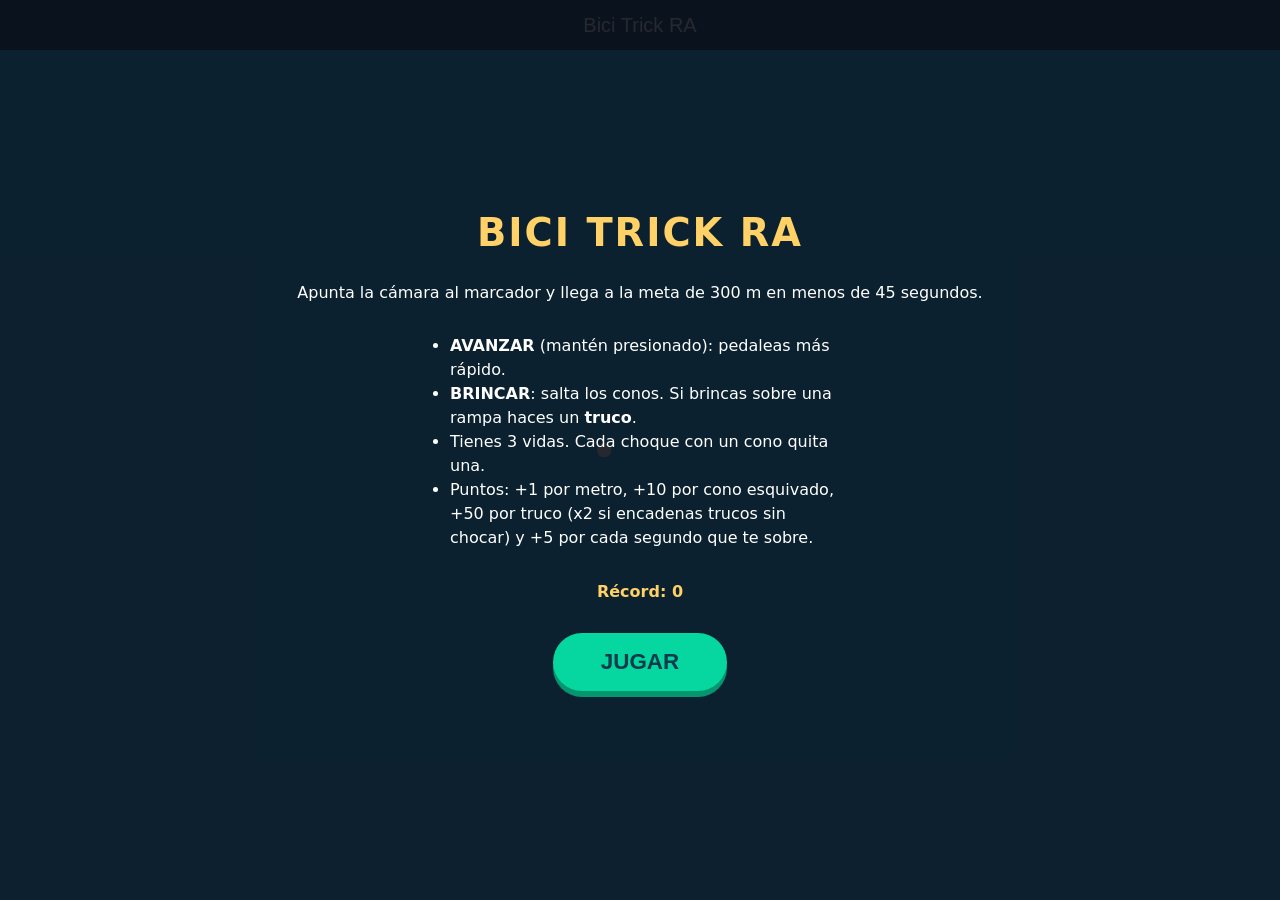
==== index.html @ 621e427b "Juego de RA Bici Trick con marcador QR personalizado - Marcador propio (QR con logo y marco) y su ar" ====
<!DOCTYPE html>
<html lang="es">
<head>
  <meta charset="utf-8">
  <meta name="viewport" content="width=device-width, initial-scale=1, maximum-scale=1, user-scalable=no, viewport-fit=cover">
  <title>Bici Trick RA</title>
  <link rel="stylesheet" href="css/estilos.css">
  <script src="lib/aframe-v1.5.0.min.js"></script>
  <script src="lib/mindar-image-aframe-1.2.5.prod.js"></script>
  <script src="js/sonidos.js"></script>
  <script src="js/modelos.js"></script>
  <script src="js/juego.js"></script>
</head>
<body>
  <script src="js/pantallas.js"></script>

  <!-- filterMinCF y filterBeta suavizan el temblor del modelo; missTolerance evita perder el marcador por un parpadeo -->
  <a-scene
    mindar-image="imageTargetSrc: marcador/targets.mind; uiScanning: no; filterMinCF: 0.0001; filterBeta: 0.001; missTolerance: 5; warmupTolerance: 2"
    renderer="colorManagement: true; antialias: true"
    vr-mode-ui="enabled: false"
    device-orientation-permission-ui="enabled: false">

    <a-assets timeout="3000">
      <a-asset-item id="modelo-bici" src="assets/models/bici.glb"></a-asset-item>
      <a-asset-item id="modelo-cono" src="assets/models/cono.glb"></a-asset-item>
      <a-asset-item id="modelo-rampa" src="assets/models/rampa.glb"></a-asset-item>
    </a-assets>

    <a-camera position="0 0 0" look-controls="enabled: false"></a-camera>
    <a-light type="ambient" intensity="0.8"></a-light>
    <a-light type="directional" intensity="0.9" position="0.5 1 1"></a-light>

    <a-entity id="objetivo" mindar-image-target="targetIndex: 0">
      <!-- Girado 90° para que la pista quede "parada" sobre el marcador acostado en la mesa -->
      <a-entity rotation="90 0 0" juego-ciclista="objetivo: #objetivo"></a-entity>
    </a-entity>
  </a-scene>
</body>
</html>
---- css/estilos.css ----
* { box-sizing: border-box; -webkit-tap-highlight-color: transparent; }

html, body {
  margin: 0;
  height: 100%;
  overflow: hidden;
  font-family: system-ui, -apple-system, "Segoe UI", Roboto, sans-serif;
  user-select: none;
  -webkit-user-select: none;
  touch-action: none;
}

.oculto { display: none !important; }

/* Todo lo de la interfaz va por encima del video de la camara */
.pantalla, #hud, #avisos, #aviso-marcador, #controles, #destello { position: fixed; z-index: 10; }

.pantalla {
  inset: 0;
  display: flex;
  flex-direction: column;
  align-items: center;
  justify-content: center;
  padding: 24px;
  background: rgba(10, 10, 20, 0.88);
  color: #fff;
  text-align: center;
}
.pantalla h1 { font-size: 2.4rem; margin: 0 0 12px; letter-spacing: 2px; color: #ffd166; }
.pantalla ul { text-align: left; max-width: 420px; padding-left: 20px; line-height: 1.5; }
.record { color: #ffd166; font-weight: bold; }
.puntaje-final { font-size: 2rem; font-weight: bold; margin: 8px 0; }

.btn-grande {
  margin-top: 16px;
  padding: 16px 48px;
  font-size: 1.4rem;
  font-weight: bold;
  border: none;
  border-radius: 40px;
  background: #06d6a0;
  color: #073b4c;
  box-shadow: 0 6px 0 #04976f;
  transition: transform 0.08s, box-shadow 0.08s;
}
.btn-grande:active { transform: translateY(6px); box-shadow: 0 0 0 #04976f; }

#hud {
  top: 0; left: 0; right: 0;
  padding: 12px 16px;
  color: #fff;
  font-weight: bold;
  font-size: 1.1rem;
  text-shadow: 0 2px 4px rgba(0, 0, 0, 0.8);
  background: linear-gradient(rgba(0, 0, 0, 0.55), transparent);
}
.hud-fila { display: flex; justify-content: space-between; }
#hud-vidas { color: #ef476f; letter-spacing: 2px; }
.progreso { margin-top: 8px; height: 8px; border-radius: 4px; background: rgba(255, 255, 255, 0.3); overflow: hidden; }
#barra-progreso { height: 100%; width: 0; background: #ffd166; transition: width 0.1s linear; }
#hud-metros { margin-top: 4px; font-size: 0.9rem; text-align: center; }

#controles {
  left: 0; right: 0;
  bottom: calc(20px + env(safe-area-inset-bottom));
  display: flex;
  justify-content: space-between;
  padding: 0 20px;
  pointer-events: none;
}
.btn-control {
  pointer-events: auto;
  width: 110px; height: 110px;
  border-radius: 50%;
  border: 4px solid #fff;
  color: #fff;
  font-size: 2.2rem;
  font-weight: bold;
  display: flex;
  flex-direction: column;
  align-items: center;
  justify-content: center;
  box-shadow: 0 6px 0 rgba(0, 0, 0, 0.35);
  transition: transform 0.08s, box-shadow 0.08s, filter 0.08s;
  touch-action: none;
}
.btn-control span { font-size: 0.8rem; margin-top: 2px; }
#btn-avanzar { background: rgba(17, 138, 178, 0.85); }
#btn-brincar { background: rgba(239, 71, 111, 0.85); }
/* Retroalimentacion visual: el boton se hunde y se ilumina */
.btn-control.presionado {
  transform: translateY(6px) scale(0.92);
  box-shadow: 0 0 0 rgba(0, 0, 0, 0.35), 0 0 24px 6px rgba(255, 255, 255, 0.7);
  filter: brightness(1.35);
}

#avisos {
  top: 30%; left: 0; right: 0;
  pointer-events: none;
  text-align: center;
}
.aviso {
  position: absolute;
  left: 0; right: 0;
  font-size: 1.8rem;
  font-weight: 900;
  color: #fff;
  text-shadow: 0 3px 6px rgba(0, 0, 0, 0.8);
  animation: subir 1.1s ease-out forwards;
}
.aviso.truco { color: #ffd166; font-size: 2.2rem; }
.aviso.malo { color: #ef476f; }
@keyframes subir {
  from { transform: translateY(0) scale(0.6); opacity: 1; }
  30% { transform: translateY(-20px) scale(1.15); }
  to { transform: translateY(-90px) scale(1); opacity: 0; }
}

#aviso-marcador {
  top: 45%; left: 10%; right: 10%;
  padding: 16px;
  border-radius: 12px;
  background: rgba(0, 0, 0, 0.75);
  color: #fff;
  font-weight: bold;
  text-align: center;
}

#destello { inset: 0; pointer-events: none; opacity: 0; }
#destello.rojo { background: rgba(239, 71, 111, 0.5); }
#destello.dorado { background: rgba(255, 209, 102, 0.4); }
#destello.activo { animation: destello 0.4s ease-out; }
@keyframes destello { from { opacity: 1; } to { opacity: 0; } }

/* Botones propios de A-Frame que no se usan en este juego */
.a-enter-vr, .a-enter-vr-button, .a-enter-ar, .a-enter-ar-button, .a-orientation-modal { display: none !important; }
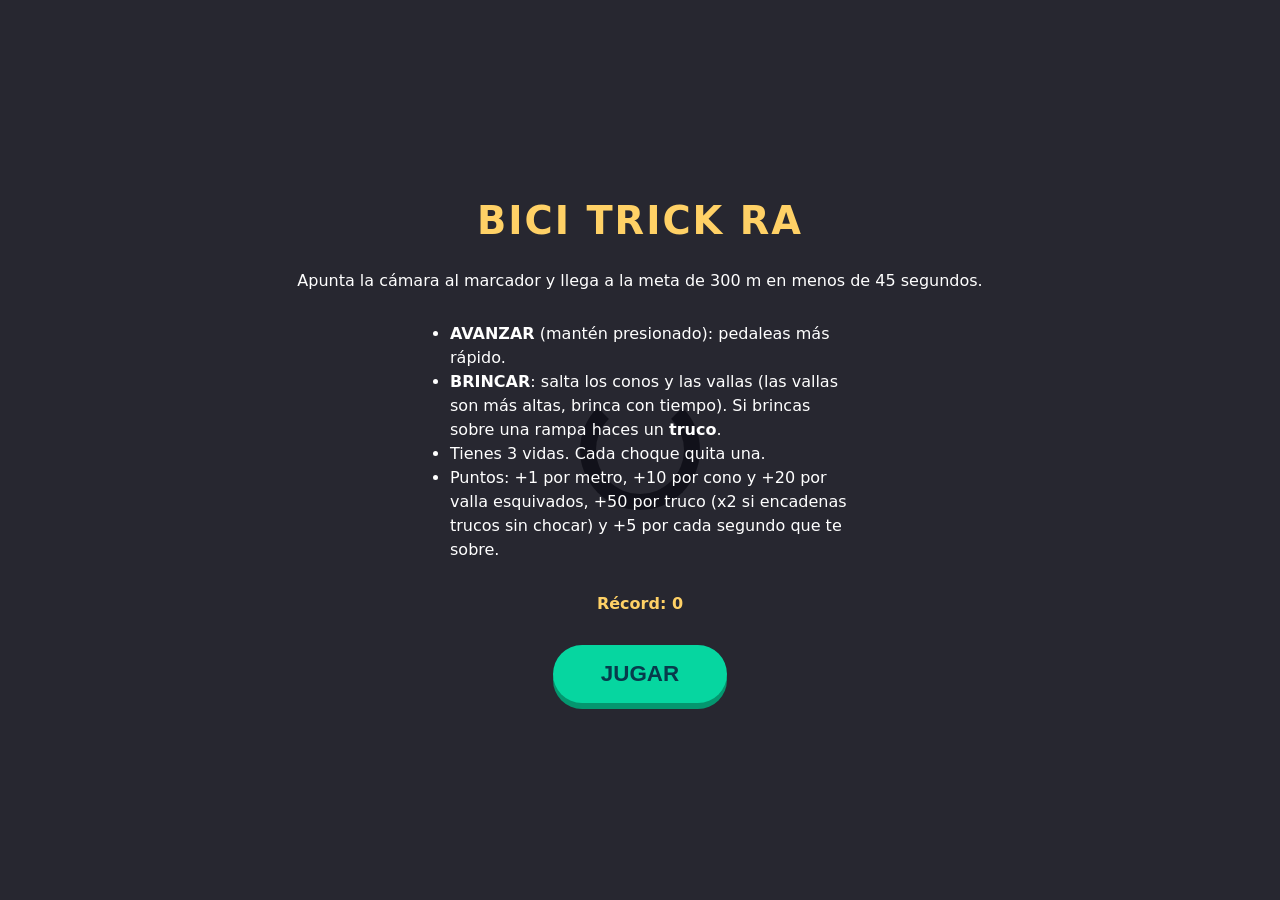
==== commit a16bdf78: "Vista lateral, carretera más ancha y larga, y valla como nuevo obstáculo" ====
--- a/index.html
+++ b/index.html
@@ -25,6 +25,7 @@
       <a-asset-item id="modelo-bici" src="assets/models/bici.glb"></a-asset-item>
       <a-asset-item id="modelo-cono" src="assets/models/cono.glb"></a-asset-item>
       <a-asset-item id="modelo-rampa" src="assets/models/rampa.glb"></a-asset-item>
+      <a-asset-item id="modelo-valla" src="assets/models/valla.glb"></a-asset-item>
     </a-assets>
 
     <a-camera position="0 0 0" look-controls="enabled: false"></a-camera>
@@ -32,8 +33,8 @@
     <a-light type="directional" intensity="0.9" position="0.5 1 1"></a-light>
 
     <a-entity id="objetivo" mindar-image-target="targetIndex: 0">
-      <!-- Girado 90° para que la pista quede "parada" sobre el marcador acostado en la mesa -->
-      <a-entity rotation="90 0 0" juego-ciclista="objetivo: #objetivo"></a-entity>
+      <!-- Vista lateral: la carretera corre a lo ancho del marcador, en su parte de abajo, como un juego de plataformas -->
+      <a-entity position="0 -0.25 0" juego-ciclista="objetivo: #objetivo"></a-entity>
     </a-entity>
   </a-scene>
 </body>
